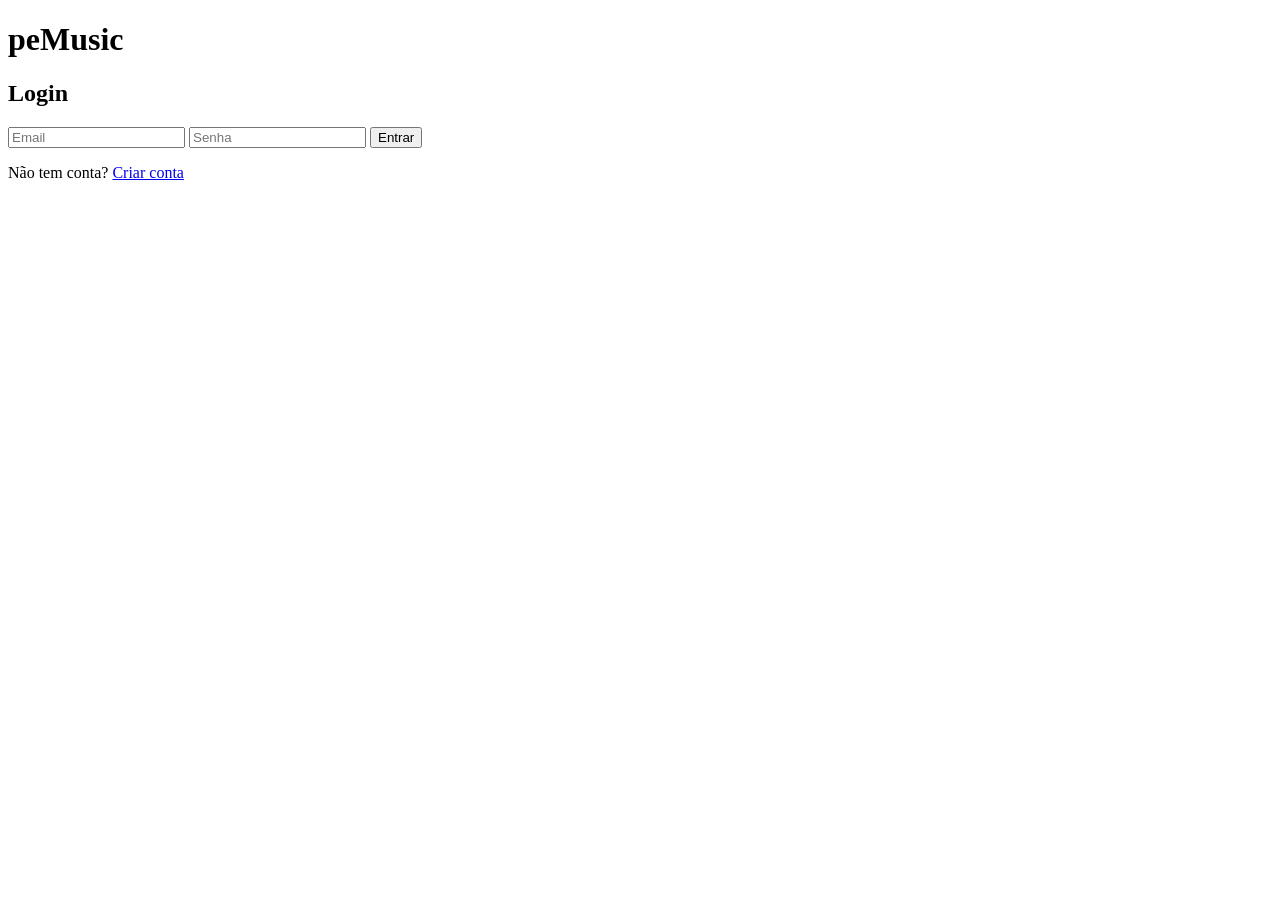
==== login.html @ 8b6913c5 "new: page login" ====
<!DOCTYPE html>
<html lang="pt-br">

<head>
    <meta charset="UTF-8">
    <meta name="viewport" content="width=device-width, initial-scale=1.0">

    <link rel="stylesheet" href="style.css">

    <title>Login - peMusic</title>
</head>

<body>

    <div class="auth-container">

        <h1>peMusic</h1>

        <form class="auth-form">
            <h2>Login</h2>
            <input type="email" placeholder="Email" required>
            <input type="password" placeholder="Senha" required>
            <button type="submit">Entrar</button>
            <p>
                Não tem conta?
                <a href="register.html">Criar conta</a>
            </p>
        </form>
    </div>

</body>
</html>
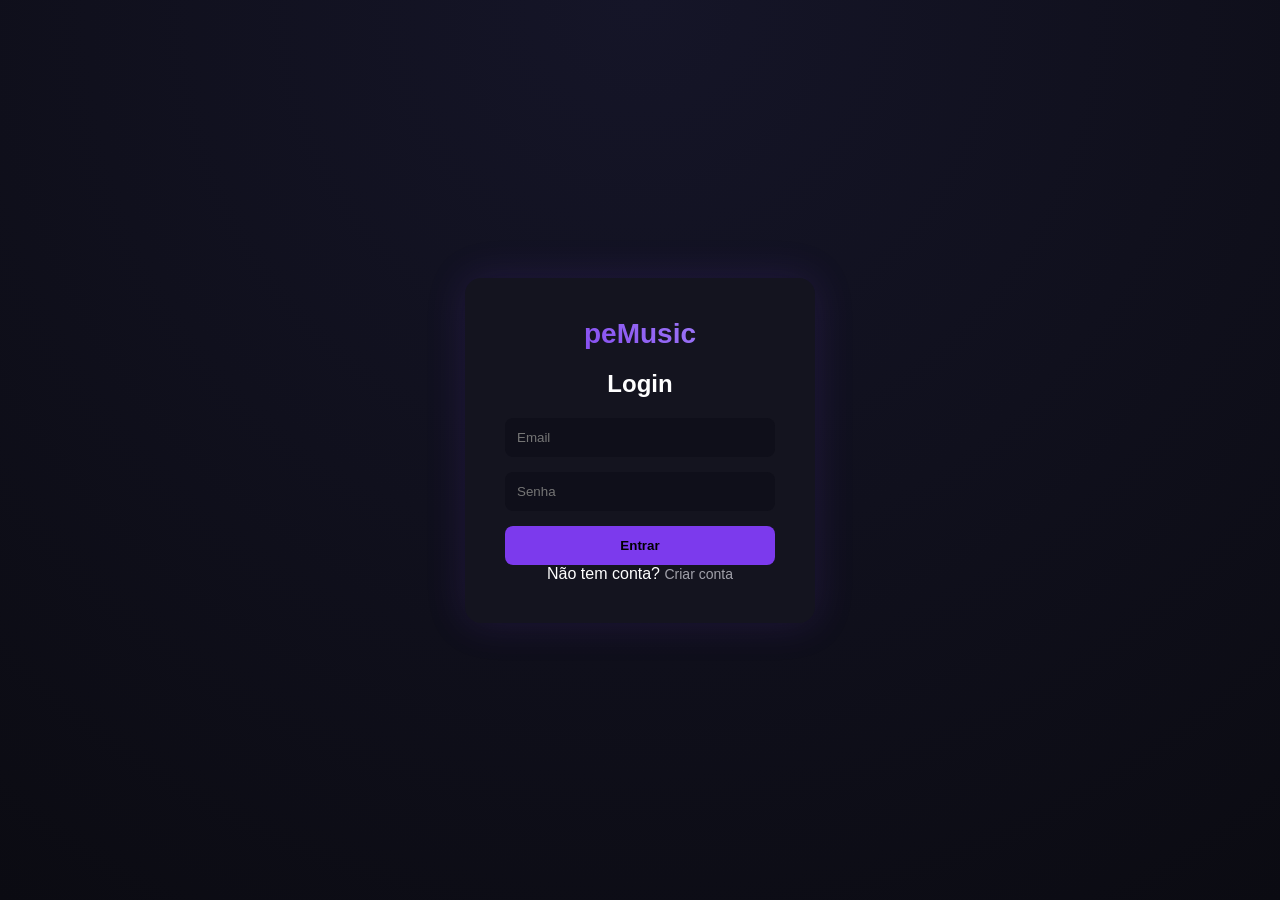
==== commit 987e4e95: "style-fix: add css in pages and fix logo" ====
--- a/login.html
+++ b/login.html
@@ -5,7 +5,7 @@
     <meta charset="UTF-8">
     <meta name="viewport" content="width=device-width, initial-scale=1.0">
 
-    <link rel="stylesheet" href="style.css">
+    <link rel="stylesheet" href="./css/style.css">
 
     <title>Login - peMusic</title>
 </head>
@@ -13,10 +13,11 @@
 <body>
 
     <div class="auth-container">
-
-        <h1>peMusic</h1>
-
+        
         <form class="auth-form">
+            <div class="logo">
+                <h1>peMusic</h1>
+            </div>
             <h2>Login</h2>
             <input type="email" placeholder="Email" required>
             <input type="password" placeholder="Senha" required>
--- a/css/style.css
+++ b/css/style.css
@@ -0,0 +1,243 @@
+/* root */
+* {
+    margin: 0;
+    padding: 0;
+    box-sizing: border-box;
+}
+
+:root {
+    --bg: #0b0b12;
+    --card: #14141f;
+    --hover: #1c1c2b;
+    --primary: #7c3aed;
+    --primary-light: #a78bfa;
+    --text: #ffffff;
+    --text-secondary: #a1a1aa;
+}
+
+/* body */
+body {
+    background: radial-gradient(circle at top, #151528, #0b0b12);
+    color: var(--text);
+    font-family: Arial, sans-serif;
+}
+
+/* auth login */
+
+.auth-container {
+    height: 100vh;
+    display: flex;
+    justify-content: center;
+    align-items: center;
+}
+
+.auth-form {
+    background: var(--card);
+    padding: 40px;
+    border-radius: 16px;
+    width: 350px;
+    text-align: center;
+    box-shadow: 0 0 40px rgba(124, 58, 237, 0.15);
+}
+
+/* Logo */
+.logo h1 {
+    font-size: 28px;
+    margin-bottom: 20px;
+    background: linear-gradient(45deg, #7c3aed, #a78bfa);
+    background-clip: text;
+    -webkit-background-clip: text;
+    -webkit-text-fill-color: transparent;
+}
+
+/* title */
+.auth-form h2 {
+    margin-bottom: 20px;
+}
+
+/* inputs */
+.auth-form input {
+    width: 100%;
+    padding: 12px;
+    margin-bottom: 15px;
+    border-radius: 8px;
+    border: none;
+    background: #0f0f1a;
+    color: white;
+}
+
+/* button */
+.auth-form button {
+    width: 100%;
+    padding: 12px;
+    background: var(--primary);
+    border: none;
+    border-radius: 8px;
+    font-weight: bold;
+    cursor: pointer;
+    transition: 0.3s;
+}
+
+.auth-form button:hover {
+    background: var(--primary-light);
+    transform: scale(1.02);
+}
+
+/* link */
+.auth-form a {
+    color: var(--text-secondary);
+    font-size: 14px;
+    text-decoration: none;
+}
+
+/* Index layout */
+
+.container {
+    display: flex;
+    height: 100vh;
+}
+
+/* Sidebar */
+.sidebar {
+    width: 240px;
+    background: #09090f;
+    padding: 25px;
+}
+
+.sidebar h2 {
+    margin-bottom: 30px;
+    color: var(--primary);
+}
+
+.sidebar ul {
+    list-style: none;
+}
+
+.sidebar li {
+    display: flex;
+    align-items: center;
+    gap: 10px;
+    color: var(--text-secondary);
+    margin-bottom: 15px;
+    cursor: pointer;
+    transition: 0.2s;
+}
+
+.sidebar li:hover {
+    color: var(--primary);
+}
+
+/* main */
+.main {
+    flex: 1;
+    padding: 30px;
+}
+
+/* Music cards */
+
+.music-list {
+    display: flex;
+    gap: 20px;
+    flex-wrap: wrap;
+}
+
+.music-card {
+    background: var(--card);
+    padding: 15px;
+    border-radius: 12px;
+    width: 180px;
+    transition: 0.3s;
+}
+
+.music-card:hover {
+    background: var(--hover);
+    transform: translateY(-5px);
+    box-shadow: 0 10px 25px rgba(124, 58, 237, 0.2);
+}
+
+.music-card img {
+    width: 100%;
+    border-radius: 8px;
+}
+
+.music-title {
+    margin-top: 10px;
+    font-size: 16px;
+}
+
+.music-artist {
+    font-size: 14px;
+    color: var(--text-secondary);
+}
+
+/* buttons style */
+.music-buttons {
+    display: flex;
+    gap: 10px;
+    margin-top: 10px;
+}
+
+.music-buttons button {
+    background: transparent;
+    border: none;
+    color: white;
+    cursor: pointer;
+    font-size: 16px;
+    transition: 0.2s;
+}
+
+.music-buttons button:hover {
+    color: var(--primary);
+}
+
+/* player */
+
+.player {
+    position: fixed;
+    bottom: 0;
+    width: 100%;
+    background: #11111a;
+    padding: 12px 20px;
+    display: flex;
+    justify-content: space-between;
+    align-items: center;
+    border-top: 1px solid #1f1f2e;
+}
+
+/* info */
+.music-info {
+    display: flex;
+    align-items: center;
+    gap: 10px;
+}
+
+.music-info img {
+    width: 50px;
+    border-radius: 5px;
+}
+
+/* controls */
+.controls button {
+    background: none;
+    border: none;
+    color: white;
+    margin: 0 5px;
+    cursor: pointer;
+    font-size: 16px;
+    transition: 0.2s;
+}
+
+.controls button:hover {
+    color: var(--primary);
+}
+
+/* progress bar */
+.progress {
+    display: flex;
+    align-items: center;
+    gap: 10px;
+}
+
+.progress input {
+    width: 150px;
+}
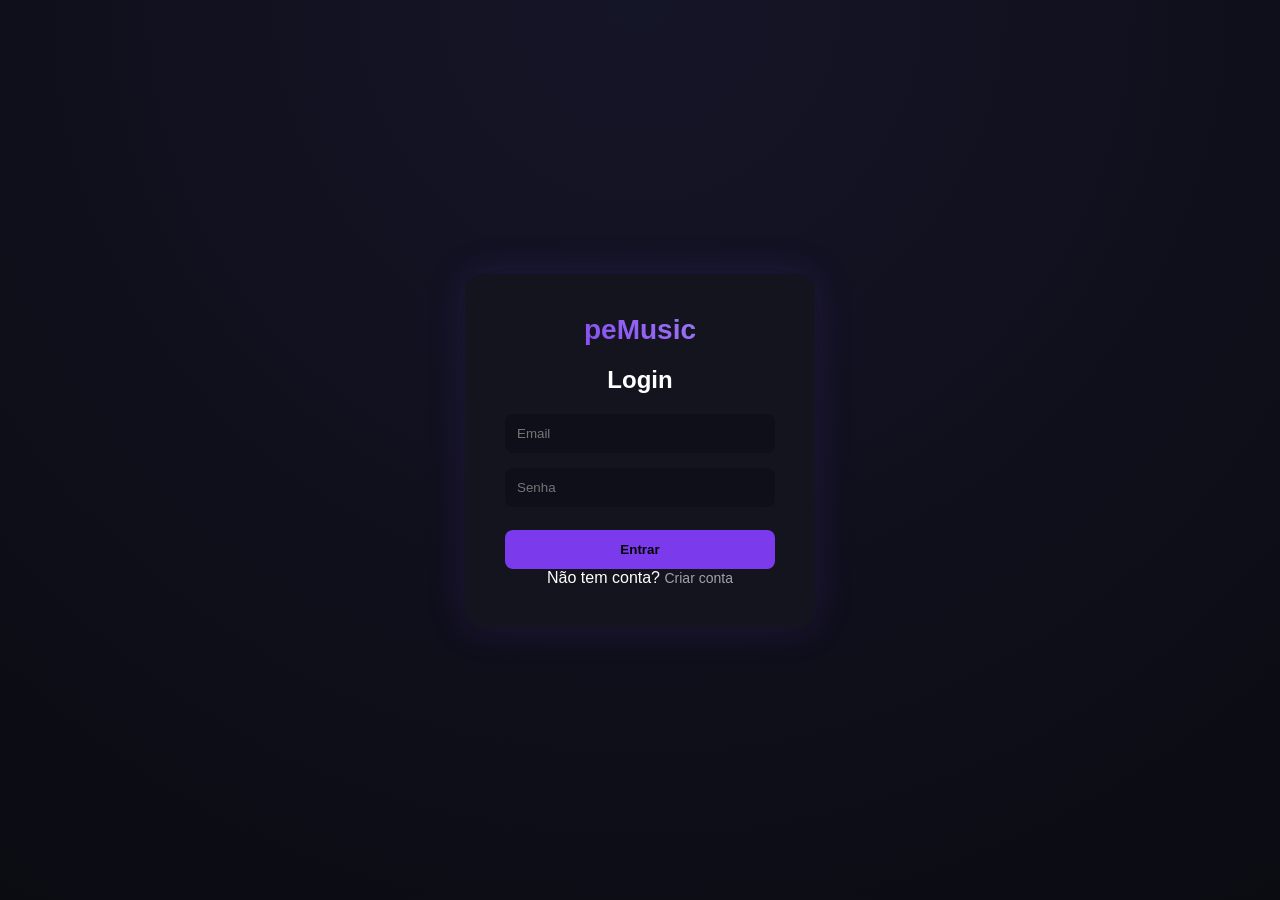
==== commit 0fa6033d: "feature: create auth.js and login/register user" ====
--- a/login.html
+++ b/login.html
@@ -19,8 +19,8 @@
                 <h1>peMusic</h1>
             </div>
             <h2>Login</h2>
-            <input type="email" placeholder="Email" required>
-            <input type="password" placeholder="Senha" required>
+            <input type="email" name="email" placeholder="Email" required>
+            <input type="password" name="password" placeholder="Senha" required>
             <button type="submit">Entrar</button>
             <p>
                 Não tem conta?
@@ -28,6 +28,6 @@
             </p>
         </form>
     </div>
-
+    <script src="./js/auth.js"></script>
 </body>
 </html>
--- a/css/style.css
+++ b/css/style.css
@@ -29,16 +29,28 @@
     display: flex;
     justify-content: center;
     align-items: center;
+    padding: 20px;
 }
 
 .auth-form {
     background: var(--card);
     padding: 40px;
     border-radius: 16px;
-    width: 350px;
+    width: min(350px, 100%);
     text-align: center;
     box-shadow: 0 0 40px rgba(124, 58, 237, 0.15);
 }
+
+.auth-form input,
+.auth-form button,
+.auth-form a {
+    width: 100%;
+}
+
+.auth-form button {
+    margin-top: 8px;
+}
+
 
 /* Logo */
 .logo h1 {
@@ -136,17 +148,23 @@
 /* Music cards */
 
 .music-list {
-    display: flex;
+    display: grid;
+    grid-template-columns: repeat(auto-fill, minmax(180px, 1fr));
     gap: 20px;
-    flex-wrap: wrap;
 }
 
 .music-card {
     background: var(--card);
     padding: 15px;
     border-radius: 12px;
-    width: 180px;
-    transition: 0.3s;
+    text-align: center;
+    cursor: pointer;
+    transition: 0.2s;
+    overflow: hidden;
+    display: flex;
+    flex-direction: column;
+    align-items: center;
+    min-height: 250px;
 }
 
 .music-card:hover {
@@ -157,7 +175,18 @@
 
 .music-card img {
     width: 100%;
+    height: 160px;
+    object-fit: cover;
     border-radius: 8px;
+    margin-bottom: 10px;
+}
+
+.music-title,
+.music-artist {
+    width: 100%;
+    overflow: hidden;
+    white-space: nowrap;
+    text-overflow: ellipsis;
 }
 
 .music-title {
@@ -170,6 +199,16 @@
     color: var(--text-secondary);
 }
 
+.music-title {
+    margin-top: 10px;
+    font-size: 16px;
+}
+
+.music-artist {
+    font-size: 14px;
+    color: var(--text-secondary);
+}
+
 /* buttons style */
 .music-buttons {
     display: flex;
@@ -188,6 +227,19 @@
 
 .music-buttons button:hover {
     color: var(--primary);
+}
+
+.playlist-btn {
+    background: transparent;
+    border: none;
+    color: white;
+    cursor: pointer;
+    font-size: 16px;
+    transition: 0.2s;
+}
+
+.playlist-btn:hover {
+    color: #22d3ee;
 }
 
 /* player */
@@ -240,4 +292,25 @@
 
 .progress input {
     width: 150px;
+}
+
+.music-card.active {
+    border: 2px solid #7c3aed;
+    box-shadow: 0 0 15px rgba(124, 58, 237, 0.5);
+}
+
+.fav-btn {
+    transition: 0.2s;
+}
+
+.fav-btn i {
+    pointer-events: none;
+}
+
+.fav-btn:hover {
+    transform: scale(1.2);
+}
+
+.fa-solid.fa-heart {
+    color: #a855f7;
 }
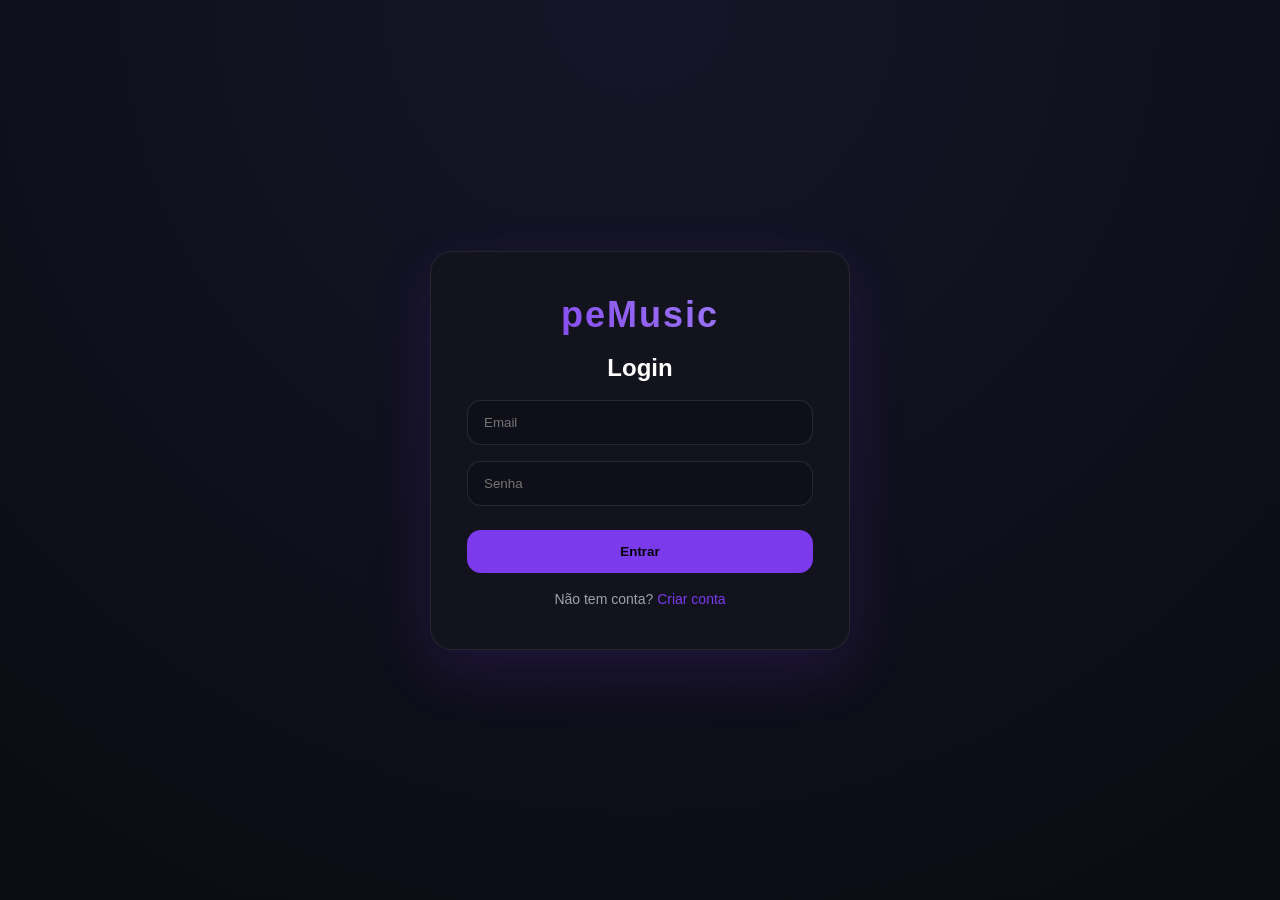
==== commit c3283850: "style: separeted style.css" ====
--- a/login.html
+++ b/login.html
@@ -6,6 +6,7 @@
     <meta name="viewport" content="width=device-width, initial-scale=1.0">
 
     <link rel="stylesheet" href="./css/style.css">
+    <link rel="stylesheet" href="./css/auth.css">
 
     <title>Login - peMusic</title>
 </head>
--- a/css/style.css
+++ b/css/style.css
@@ -145,6 +145,44 @@
     padding: 30px;
 }
 
+.main-header {
+    display: flex;
+    justify-content: space-between;
+    align-items: center;
+    gap: 20px;
+    flex-wrap: wrap;
+    margin-bottom: 20px;
+}
+
+.user-greeting {
+    color: var(--text-secondary);
+    margin-top: 6px;
+}
+
+.logout-btn {
+    padding: 10px 18px;
+    border: none;
+    border-radius: 10px;
+    background: var(--primary);
+    color: white;
+    cursor: pointer;
+    transition: 0.2s;
+}
+
+.logout-btn:hover {
+    background: var(--primary-light);
+    transform: scale(1.02);
+}
+
+.no-results,
+.error,
+.loading {
+    color: var(--text-secondary);
+    text-align: center;
+    padding: 20px;
+    grid-column: 1 / -1;
+}
+
 /* Music cards */
 
 .music-list {
@@ -269,6 +307,13 @@
 }
 
 /* controls */
+.controls {
+    display: flex;
+    align-items: center;
+    justify-content: center;
+    gap: 10px;
+}
+
 .controls button {
     background: none;
     border: none;
@@ -281,6 +326,41 @@
 
 .controls button:hover {
     color: var(--primary);
+}
+
+.player {
+    position: fixed;
+    bottom: 0;
+    width: 100%;
+    background: #11111a;
+    padding: 12px 20px;
+    display: flex;
+    justify-content: space-between;
+    align-items: center;
+    gap: 20px;
+    border-top: 1px solid #1f1f2e;
+}
+
+.player-center {
+    display: flex;
+    flex: 1;
+    flex-direction: column;
+    gap: 10px;
+    min-width: 280px;
+    align-items: center;
+}
+
+.volume-panel {
+    display: flex;
+    align-items: center;
+    gap: 10px;
+    min-width: 150px;
+    justify-content: flex-end;
+}
+
+.volume-panel input {
+    width: 120px;
+    accent-color: var(--primary);
 }
 
 /* progress bar */
--- a/css/auth.css
+++ b/css/auth.css
@@ -0,0 +1,79 @@
+/* auth login */
+
+.auth-container {
+    min-height: 100vh;
+    display: flex;
+    justify-content: center;
+    align-items: center;
+    padding: 24px;
+}
+
+.auth-form {
+    background: rgba(20, 20, 31, 0.96);
+    padding: 42px 36px;
+    border-radius: 22px;
+    width: min(420px, 100%);
+    text-align: center;
+    box-shadow: 0 20px 60px rgba(124, 58, 237, 0.16);
+    border: 1px solid rgba(255, 255, 255, 0.08);
+}
+
+.auth-form input,
+.auth-form button,
+.auth-form a {
+    width: 100%;
+}
+
+.logo h1 {
+    font-size: 36px;
+    margin-bottom: 18px;
+    letter-spacing: 2px;
+    background: linear-gradient(45deg, #7c3aed, #a78bfa);
+    background-clip: text;
+    -webkit-background-clip: text;
+    -webkit-text-fill-color: transparent;
+}
+
+.auth-form h2 {
+    margin-bottom: 18px;
+    font-size: 24px;
+    font-weight: 600;
+}
+
+.auth-form input {
+    padding: 14px 16px;
+    margin-bottom: 16px;
+    border-radius: 14px;
+    border: 1px solid rgba(255, 255, 255, 0.1);
+    background: rgba(15, 15, 26, 0.95);
+    color: white;
+}
+
+.auth-form button {
+    padding: 14px 16px;
+    background: var(--primary);
+    border: none;
+    border-radius: 14px;
+    font-weight: 700;
+    cursor: pointer;
+    transition: 0.28s ease;
+}
+
+.auth-form button:hover {
+    background: var(--primary-light);
+    transform: scale(1.02);
+}
+
+.auth-form p {
+    margin-top: 18px;
+    color: var(--text-secondary);
+    font-size: 14px;
+}
+
+.auth-form a {
+    color: var(--primary);
+}
+
+.auth-form a:hover {
+    color: var(--primary-light);
+}
